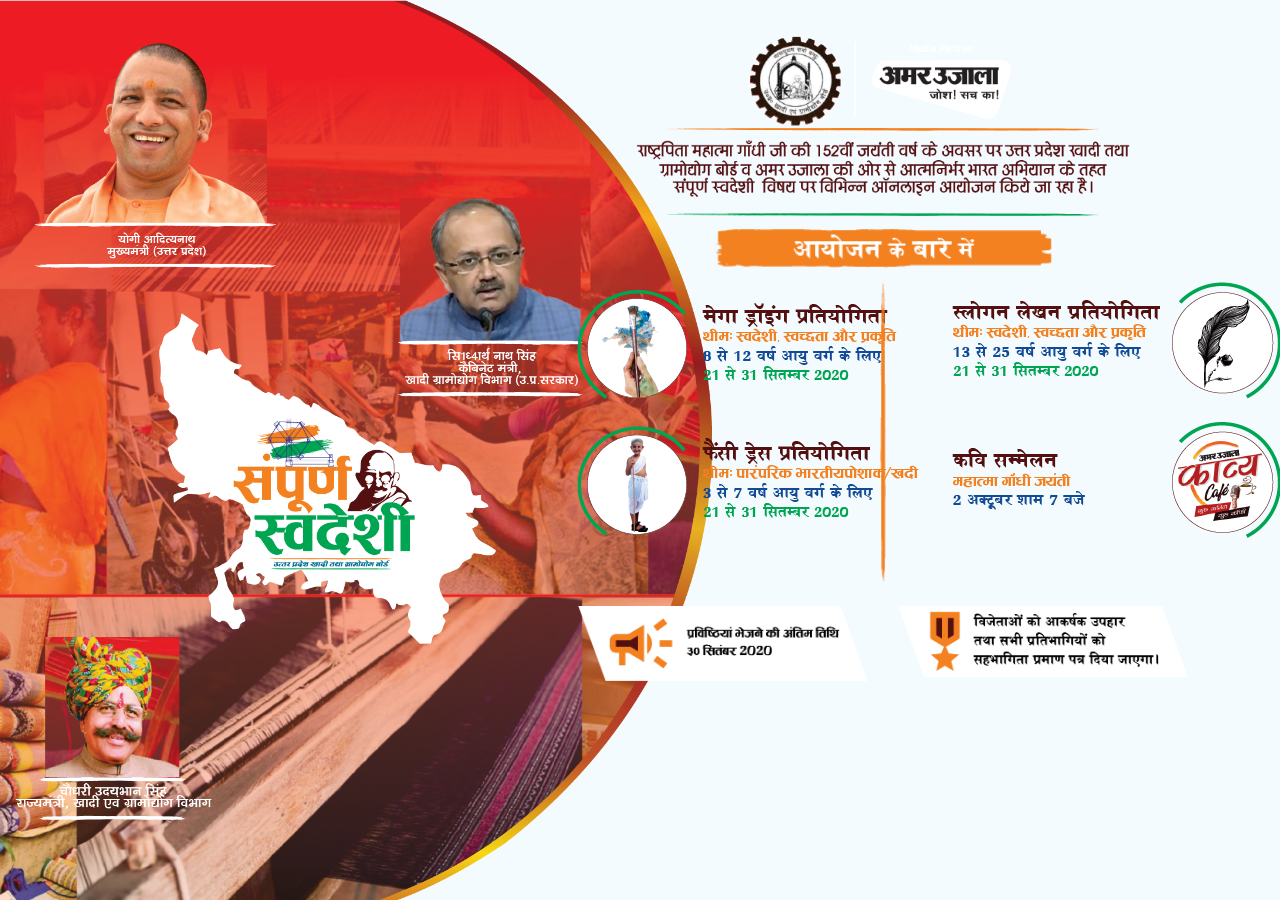
==== index.html @ 5f4be8c8 "umar-ujala" ====
<!DOCTYPE html>
<html lang="en">

<head>
    <meta charset="UTF-8">
    <meta name="viewport" content="width=device-width, initial-scale=1.0">
    <title>Amar Ujala Aatma Nirbhar Bhaatrat Competition</title>

    <!-- CSS Bs -->
    <link rel="stylesheet" href="https://maxcdn.bootstrapcdn.com/bootstrap/4.0.0/css/bootstrap.min.css" integrity="sha384-Gn5384xqQ1aoWXA+058RXPxPg6fy4IWvTNh0E263XmFcJlSAwiGgFAW/dAiS6JXm" crossorigin="anonymous">

    <!-- CSS-->
    <link rel='stylesheet' media='screen and (max-width: 1200px)' href='css/mob.css' />
    <link rel='stylesheet' media='screen and (min-width: 1200.1px)' href='css/main.css' />

    <!-- JS Bs -->
    <script src="https://code.jquery.com/jquery-3.2.1.slim.min.js" integrity="sha384-KJ3o2DKtIkvYIK3UENzmM7KCkRr/rE9/Qpg6aAZGJwFDMVNA/GpGFF93hXpG5KkN" crossorigin="anonymous"></script>
    <script src="https://cdnjs.cloudflare.com/ajax/libs/popper.js/1.12.9/umd/popper.min.js" integrity="sha384-ApNbgh9B+Y1QKtv3Rn7W3mgPxhU9K/ScQsAP7hUibX39j7fakFPskvXusvfa0b4Q" crossorigin="anonymous"></script>
    <script src="https://maxcdn.bootstrapcdn.com/bootstrap/4.0.0/js/bootstrap.min.js" integrity="sha384-JZR6Spejh4U02d8jOt6vLEHfe/JQGiRRSQQxSfFWpi1MquVdAyjUar5+76PVCmYl" crossorigin="anonymous"></script>

</head>

<body>
    <header>
        <a href="index.html"><img src="Assets/Images/Logo.png" alt="" class="toplogo"></a>
    </header>
    <div class="container-fluid">
        <div class="row mobhdrtop">
            <div class="col-lg-12 col-xl-6 mobhdr">
                <img src="Assets/Images/leftimg.png" alt="" class="desktop lftimg">
                <img src="Assets/Images/mobimg.png" alt="" class="mobile topimg">
            </div>
            <div class="col-lg-12 col-xl-6 container-fluid rghtcol">
                <div class="row altrow">
                    <img src="Assets/Images/Asset 6hdpi.png" alt="" class="gandhitext mx-auto">
                </div>
                <div class="row text-center altrow">
                    <a href="about-the-event.html" class="mx-auto d-block abtimgouter">
                        <img src="Assets/Images/about.png" alt="" class="abtimg">
                    </a>
                </div>
                <div class="row altrow">
                    <div class="col-lg-12 col-xl-5 container-fluid">
                        <a href="mega-drawing-competition.html" class="mx-auto d-block"><img src="Assets/Images/draw.png" alt="" class="draw mx-auto d-block"></a>
                        <a href="fancy-dress-competition.html" class="mx-auto d-block"><img src="Assets/Images/fancy.png" alt="" class="fancy mx-auto d-block"></a>
                    </div>
                    <div class="col-lg-12 col-xl-2">
                        <img src="Assets/Images/divdr.png" alt="" class="dvdr mx-auto d-block">
                    </div>
                    <div class="col-lg-12 col-xl-5">
                        <a href="slogan-writing.html" class="mx-auto d-block"><img src="Assets/Images/slogan.png" alt="" class="slogan mx-auto d-block"></a>
                        <a href="Kavi-sammelan.html" class="mx-auto d-block"><img src="Assets/Images/kavi.png" alt="" class="kavi mx-auto d-block"></a>
                    </div>
                </div>
                <div class="row altrow">
                    <div class="col-lg-12 col-xl-6">
                        <img src="Assets/Images/lastdate.png" alt="" class="lastdt mx-auto d-block">
                    </div>
                    <div class="col-lg-12 col-xl-6">
                        <img src="Assets/Images/winner.png" alt="" class="winner mx-auto d-block">
                    </div>
                </div>
            </div>
        </div>
    </div>
</body>

</html>
---- css/mob.css ----
.container-fluid {
        padding: 0px !important;
    }
    
    h1 {
        font-size: 3rem;
    }
    
    h2 {
        font-size: 2rem;
    }
    
    h3 {
        font-size: 1.5rem;
    }
    
    h4 {
        font-size: 1rem;
        font-weight: bold;
    }
    
    .smallfont {
        font-size: 0.75rem;
    }
    
    body {
        background-color: #f4fbfe;
    }
    
    .nopad {
        padding-left: 0px !important;
        padding-right: 0px !important;
    }
    
    .nomar {
        margin-left: 0px !important;
        margin-right: 0px !important;
    }
    
    body {
        background-image: url('/Assets/Images/ptnBG.png');
        background-position: center;
        background-size: cover;
        height: fit-content;
        width: 100%;
        background-repeat: no-repeat;
        overflow-y: visible;
        padding-bottom: 5%;
    }
    
    header {
        text-align: center;
        position: absolute;
        top: 1%;
        right: 28%;
        z-index: 1;
    }
    
    .toplogo {
        height: 40px;
    }
    
    .khadilogo {
        width: 120px;
        position: absolute;
        top: 2%;
        left: 8%;
    }
    
    .aulogo {
        width: 200px;
        position: absolute;
        top: 2%;
        right: 8%;
    }
    
    .main-body {
        margin-top: 5%;
    }
    
    .desktop {
        display: none;
    }
    
    .toppc {
        text-align: center;
    }
    
    .top-col {
        margin-bottom: 5%;
    }
    
    .formtopimg {
        width: 70%;
        margin-bottom: 5%;
    }
    
    .entryform {
        width: 75%;
        background-color: #525575;
        padding: 5% 10%;
        border-radius: 20px;
        box-shadow: 0px 8px 20px 0px rgba(0, 0, 0, 0.15);
        margin-top: 5%;
        margin-bottom: 5%;
    }
    
    .entryform h2 {
        margin-bottom: 7%;
    }
    
    .entryformotp {
        width: 65%;
        background-color: #525575;
        padding: 5% 10%;
        border-radius: 20px;
        box-shadow: 0px 8px 20px 0px rgba(0, 0, 0, 0.15);
        margin-top: 5%;
        margin-bottom: 5%;
    }
    
    .eventcat {
        text-align: left;
    }
    
    .eventlbl {
        background-color: #76c06d;
        width: fit-content;
        padding: 1% 5%;
        border-radius: 5px;
        margin-bottom: -8%;
    }
    
    input[type="text"] {
        width: 100%;
        border: none;
        appearance: unset;
        outline: none;
        border-radius: 20px;
        background: transparent;
        border-bottom: 2px solid rgba(255, 255, 255, 0.3);
        font-weight: 400;
        font-family: 'Open Sans', sans-serif;
        font-size: 1rem;
        color: #fff;
        margin: 5%;
        height: 50%;
        padding: 1% 10%;
    }
    
    input::placeholder {
        color: rgba(255, 255, 255, 0.5);
    }
    
    #address {
        height: 100px;
        border-top: 2px solid rgba(255, 255, 255, 0.3);
    }
    
    select {
        background: #fff url(../Assets/Images/form-arrow.png) no-repeat scroll;
        background-position: right;
        z-index: 1;
        cursor: pointer;
        width: 100%;
        color: #366915;
        position: relative;
        font-weight: 400;
        font-size: 1rem;
        margin: 5%;
        height: 40px;
        padding: 1% 5%;
        border-radius: 20px;
    }
    
    .uploadbtn {
        margin: 5%;
    }
    
    .conditiontxt {
        color: #ff9696;
    }
    
    .uploadbtn label {
        margin-right: 10%;
        color: #fff;
    }
    
    #fileUpload {
        border: none !important;
        border-radius: 5px;
        color: #fff;
    }
    
    .file-name li {
        text-align: left;
    }
    
    .closebtn {
        width: 15px;
        margin-left: 5%;
    }
    
    #submit {
        width: 80%;
        margin-top: 15%;
        padding: 2%;
        background-color: #76c06d;
        border: none;
        border-radius: 20px;
    }
    
    .checkboxitem {
        display: inline-flex;
        text-align: left;
        margin-top: 5%;
    }
    
    .checkboxitem label {
        color: #fff;
    }
    
    #checkbox {
        border: 1px solid rgba(255, 255, 255, 0.3);
        color: #fff;
        margin-right: 5%;
        margin-top: 3%;
        background: transparent;
    }
    
    .OTP {
        color: #fff;
    }
    
    #otp {
        width: 80%;
    }
    /* Index page CSS */
    
    .desktop {
        display: none;
    }
    
    .mobile {
        display: block;
    }
    
    .mobhdrtop {
        padding: 0px !important;
        margin: 0px !important;
    }
    
    .mobhdr {
        padding: 0px !important;
        margin: 0px !important;
    }
    
    .topimg {
        width: 100%;
        max-width: 100%;
    }
    
    .gandhitext {
        width: 80%;
    }
    
    .altrow {
        margin-top: 15%;
        max-width: 100%;
        margin-left: 0px !important;
    }
    
    .rowinner {
        max-width: 100%;
        margin-left: 0px !important;
    }
    
    .abtimg {
        width: 75%;
    }
    
    .abtimgouter {
        width: 100%;
    }
    
    .draw {
        width: 75%;
    }
    
    .fancy {
        padding-top: 10%;
        width: 75%;
    }
    
    .dvdr {
        transform: rotate(90deg);
        /* height: 300px; */
        width: 5px;
        margin-top: -11%;
        margin-bottom: -8%;
    }
    
    .slogan {
        /* margin-top: -25%; */
        width: 75%;
    }
    
    .kavi {
        padding-top: 4%;
        width: 75%;
    }
    
    .lastdt {
        width: 80vw;
    }
    
    .winner {
        width: 85%;
        padding-top: 10%;
    }
    /* Event and about pages CSS */
    
    .homemenu {
        width: 40%;
        margin-top: 10%;
        padding: 1%;
        background-color: #541112;
        border: none;
        border-radius: 20px;
        color: white;
        text-align: center;
    }
    
    .boxedct {
        display: block;
        border: 3px solid #541112;
        height: fit-content;
        padding: 6%;
        margin-left: 5%;
        margin-right: 5%;
        border-radius: 10px;
        background-color: rgba(255, 255, 255, 0.4);
        text-align: justify;
    }
    
    .boxedct h2 {
        margin-bottom: 5%;
        margin-top: 2%;
        font-weight: bold;
    }
    /* Drawing comp CSS */
    
    .boxedctev {
        display: block;
        border: 3px solid #541112;
        height: fit-content;
        padding: 60px 6%;
        margin-left: 5%;
        margin-right: 5%;
        border-radius: 10px;
        background-color: rgba(255, 255, 255, 0.4);
        text-align: justify;
    }
    
    #prtcpt {
        width: 40%;
        margin-top: 15%;
        padding: 2%;
        background-color: #76c06d;
        border: none;
        border-radius: 20px;
    }
    
    .prtcptouter {
        width: 100%;
        height: fit-content;
    }
    
    .cmptmgouter {
        width: 100%;
        height: fit-content;
        z-index: 1;
        margin-bottom: -110px;
    }
    
    .drtpimg {
        width: 70%;
    }
    
    .drtpimgk {
        width: 65%;
    }
    /* Kavi sammelan css */
    
    .smflw {
        display: inline-flex;
        margin-top: 10%;
    }
    
    .fbfollow,
    .ytsubs {
        width: 100%;
    }
    /* 
.wizard-v6-content {
    width: 910px;
    box-shadow: 0px 8px 20px 0px rgba(0, 0, 0, 0.15);
    -o-box-shadow: 0px 8px 20px 0px rgba(0, 0, 0, 0.15);
    -ms-box-shadow: 0px 8px 20px 0px rgba(0, 0, 0, 0.15);
    -moz-box-shadow: 0px 8px 20px 0px rgba(0, 0, 0, 0.15);
    -webkit-box-shadow: 0px 8px 20px 0px rgba(0, 0, 0, 0.15);
    border-radius: 10px;
    -o-border-radius: 10px;
    -ms-border-radius: 10px;
    -moz-border-radius: 10px;
    -webkit-border-radius: 10px;
    margin: 0 0 90px;
    font-family: 'Open Sans', sans-serif;
    font-size: 18px;
    font-weight: 400;
    position: relative;
    display: flex;
    display: -webkit-flex;
} */
---- css/main.css ----
.container-fluid {
    padding: 0px !important;
}

h1 {
    font-size: 3rem;
}

h2 {
    font-size: 2rem;
}

h3 {
    font-size: 1.5rem;
}

h4 {
    font-size: 1rem;
}

.smallfont {
    font-size: 0.75rem;
}

body {
    background-color: #f4fbfe;
}

body {
    background-image: url('../Assets/Images/ptnBG.png');
    background-position: center;
    background-size: cover;
    height: 100vh;
    width: 100%;
    background-repeat: no-repeat;
    overflow-y: visible;
}

header {
    text-align: center;
    position: absolute;
    top: 4%;
    right: 21%;
    z-index: 1;
}

.toplogo {
    height: 90px;
}

.khadilogo {
    width: 120px;
    position: absolute;
    top: 2%;
    left: 8%;
}

.aulogo {
    width: 200px;
    position: absolute;
    top: 2%;
    right: 8%;
}

.main-body {
    margin-top: 5%;
}

.desktop {
    display: none;
}

.toppc {
    text-align: center;
}

.top-col {
    margin-bottom: 5%;
}

.formtopimg {
    width: 70%;
    margin-bottom: 5%;
}

.entryform {
    width: 70%;
    background-color: #525575;
    padding: 3% 10%;
    border-radius: 20px;
    box-shadow: 0px 8px 20px 0px rgba(0, 0, 0, 0.15);
    margin-top: 20%;
    margin-bottom: 5%;
    overflow: scroll;
    height: 630px;
}

.entryform h2 {
    margin-bottom: 7%;
}

.entryformotp {
    width: 30%;
    background-color: #525575;
    padding: 1% 2%;
    border-radius: 20px;
    box-shadow: 0px 8px 20px 0px rgba(0, 0, 0, 0.15);
    margin-top: 5%;
    margin-bottom: 5%;
}

.eventcat {
    text-align: left;
}

.eventlbl {
    background-color: #76c06d;
    width: fit-content;
    padding: 1% 5%;
    border-radius: 5px;
    margin-bottom: -8%;
}

input[type="text"] {
    width: 100%;
    border: none;
    appearance: unset;
    outline: none;
    border-radius: 20px;
    background: transparent;
    border-bottom: 2px solid rgba(255, 255, 255, 0.3);
    font-weight: 400;
    font-family: 'Open Sans', sans-serif;
    font-size: 1rem;
    color: #fff;
    margin: 5%;
    height: 50%;
    padding: 1% 10%;
}

input::placeholder {
    color: rgba(255, 255, 255, 0.5);
}

#address {
    height: 150px;
    border-top: 2px solid rgba(255, 255, 255, 0.3);
}

select {
    background: #fff url('../Assets/Images/form-arrow.png') no-repeat scroll;
    background-position: right;
    z-index: 1;
    cursor: pointer;
    width: 100%;
    color: #366915;
    position: relative;
    font-weight: 400;
    font-size: 1rem;
    margin: 5%;
    height: 40px;
    padding: 1% 5%;
    border-radius: 20px;
}

.uploadbtn {
    margin: 5%;
}

.conditiontxt {
    color: #ff9696;
}

.uploadbtn label {
    margin-right: 10%;
    color: #fff;
}

#fileUpload {
    border: none !important;
    border-radius: 5px;
    color: #fff;
}

.file-name li {
    text-align: left;
}

.closebtn {
    width: 15px;
    margin-left: 5%;
}

#submit {
    width: 80%;
    margin-top: 15%;
    padding: 2%;
    background-color: #76c06d;
    border: none;
    border-radius: 20px;
}

.checkboxitem {
    display: inline-flex;
    text-align: left;
    margin-top: 5%;
}

.checkboxitem label {
    color: #fff;
}

#checkbox {
    border: 1px solid rgba(255, 255, 255, 0.3);
    color: #fff;
    margin-right: 5%;
    margin-top: 3%;
    background: transparent;
}

.OTP {
    color: #fff;
}

#otp {
    width: 80%;
}


/* Index Page CSS */

.desktop {
    display: block;
}

.mobile {
    display: none;
}

.lftimg {
    height: 100vh;
    position: absolute;
    left: -2px;
}

.toplogo {}

.mobhdrtop {
    padding: 0px !important;
    margin: 0px !important;
}

.mobhdr {
    padding: 0px !important;
    margin: 0px !important;
}

.rghtcol {
    margin-left: -6%;
}

.gandhitext {
    width: 80%;
}

.altrow {
    margin-top: 2%;
    max-width: 100%;
    margin-left: 0px !important;
}

.gandhitext {
    margin-top: 18%;
}

.rowinner {
    max-width: 100%;
    margin-left: 0px !important;
}

.abtimgouter {
    width: 100%;
}

.abtimg {
    width: auto;
    height: 40px;
}

.abtimga {
    margin-left: 80%;
}

.draw {
    padding-left: 5%;
    margin-top: 3%;
}

.fancy {
    padding-top: 10%;
    padding-left: 5%;
}

.dvdr {
    height: 300px;
}

.slogan {
    margin-left: -15%;
}

.kavi {
    margin-left: -15%;
    padding-top: 10%;
}

.lastdt {
    width: 100%;
    padding-top: 4%;
}

.winner {
    width: 100%;
    padding-top: 4%;
}


/* Event and about pages CSS */

.homemenu {
    width: 150px;
    padding: 0.5%;
    background-color: #541112;
    border: none;
    border-radius: 20px;
    position: fixed;
    top: 50px;
    text-align: center;
    color: white;
}

.boxedct {
    display: block;
    border: 3px solid #541112;
    height: fit-content;
    padding: 2% 6%;
    border-radius: 10px;
    background-color: rgba(255, 255, 255, 0.4);
    text-align: justify;
}

.boxedct h2 {
    margin-bottom: 5%;
    margin-top: 2%;
    font-weight: bold;
}

#abtimg {
    margin-top: 20%;
}


/* Drawing comp CSS */

.boxedctev {
    display: block;
    border: 3px solid #541112;
    height: fit-content;
    padding: 60px 6%;
    margin-left: 5%;
    margin-right: 5%;
    margin-top: 8%;
    border-radius: 10px;
    background-color: rgba(255, 255, 255, 0.4);
    text-align: justify;
    overflow: scroll;
    height: 550px;
}

#prtcpt {
    width: 150px;
    padding: 0.5%;
    background-color: #76c06d;
    border: none;
    border-radius: 20px;
    position: fixed;
    top: 50px;
    right: 25px;
}

#cmptoutr {
    margin-top: 15%;
}

.prtcptouter {
    width: 100%;
    height: fit-content;
}

.cmptmgouter {
    width: 100%;
    height: fit-content;
    z-index: 1;
    margin-bottom: -110px;
}

.drtpimg {
    width: 40%;
}

.drtpimgk {
    width: 35%;
}


/* Kavi sammelan css */

.smflw {
    display: inline-flex;
    margin-top: 10%;
}

.fbfollow,
.ytsubs {
    width: 100%;
}


/* 
.wizard-v6-content {
width: 910px;
box-shadow: 0px 8px 20px 0px rgba(0, 0, 0, 0.15);
-o-box-shadow: 0px 8px 20px 0px rgba(0, 0, 0, 0.15);
-ms-box-shadow: 0px 8px 20px 0px rgba(0, 0, 0, 0.15);
-moz-box-shadow: 0px 8px 20px 0px rgba(0, 0, 0, 0.15);
-webkit-box-shadow: 0px 8px 20px 0px rgba(0, 0, 0, 0.15);
border-radius: 10px;
-o-border-radius: 10px;
-ms-border-radius: 10px;
-moz-border-radius: 10px;
-webkit-border-radius: 10px;
margin: 0 0 90px;
font-family: 'Open Sans', sans-serif;
font-size: 18px;
font-weight: 400;
position: relative;
display: flex;
display: -webkit-flex;
} */
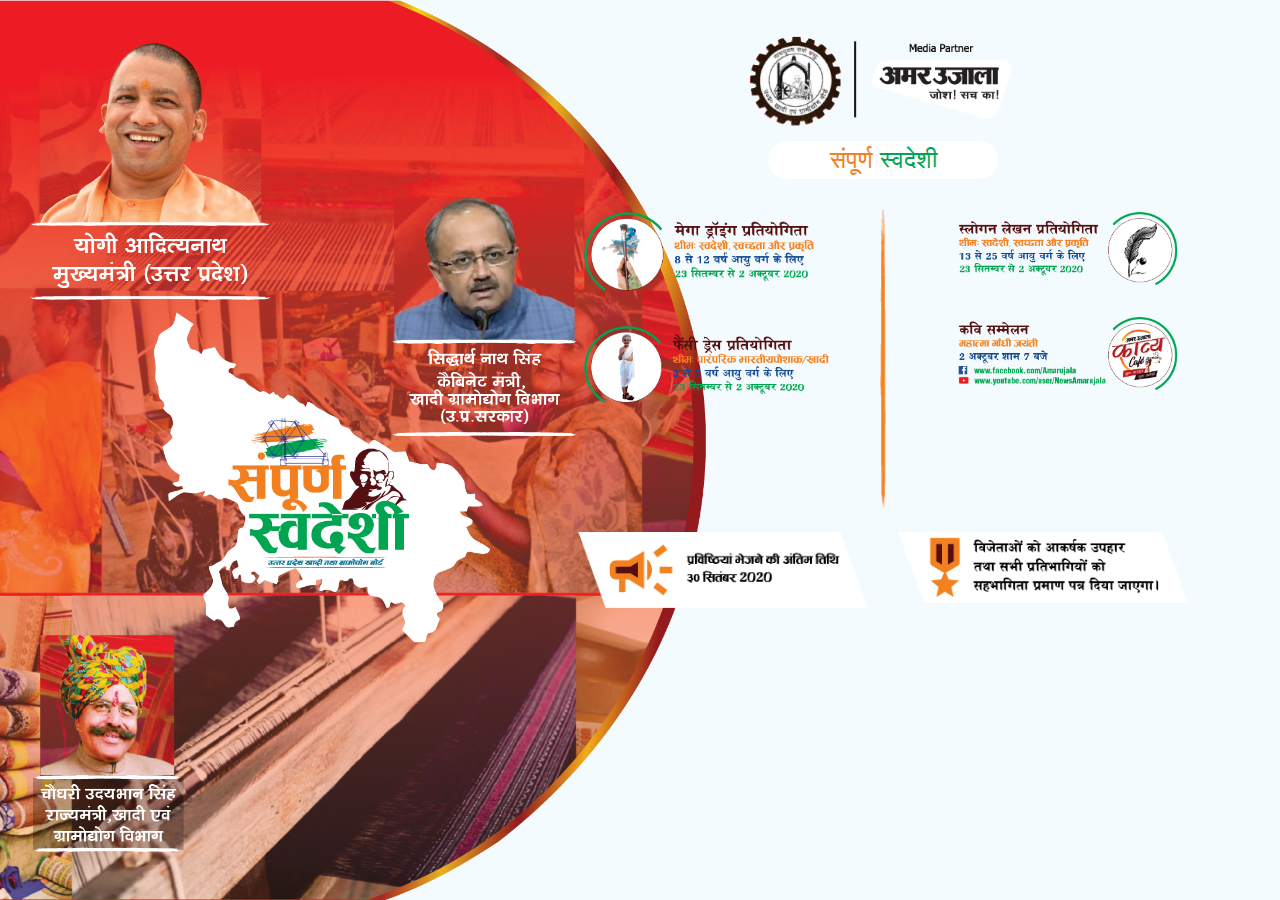
==== commit 415a7152: "jkj" ====
--- a/index.html
+++ b/index.html
@@ -22,7 +22,7 @@
 
 <body>
     <header>
-        <a href="index.html"><img src="Assets/Images/Logo.png" alt="" class="toplogo"></a>
+        <a href="index.html"><img src="Assets/Images/LogoDesktop.png" alt="" class="toplogo desktop"><img src="Assets/Images/Logo.png" alt="" class="toplogo mobile"></a>
     </header>
     <div class="container-fluid">
         <div class="row mobhdrtop">
@@ -32,12 +32,12 @@
             </div>
             <div class="col-lg-12 col-xl-6 container-fluid rghtcol">
                 <div class="row altrow">
-                    <img src="Assets/Images/Asset 6hdpi.png" alt="" class="gandhitext mx-auto">
+                    <img alt="" class="gandhitext mx-auto">
                 </div>
                 <div class="row text-center altrow">
                     <a href="about-the-event.html" class="mx-auto d-block abtimgouter">
-                        <img src="Assets/Images/about.png" alt="" class="abtimg">
-                    </a>
+                        <p class="abtimg mx-auto d-block"><span style="color: #f38020"> संपूर्ण </span> <span style="color: #00a551"> स्वदेशी</span></p>
+                </a>
                 </div>
                 <div class="row altrow">
                     <div class="col-lg-12 col-xl-5 container-fluid">
@@ -45,7 +45,8 @@
                         <a href="fancy-dress-competition.html" class="mx-auto d-block"><img src="Assets/Images/fancy.png" alt="" class="fancy mx-auto d-block"></a>
                     </div>
                     <div class="col-lg-12 col-xl-2">
-                        <img src="Assets/Images/divdr.png" alt="" class="dvdr mx-auto d-block">
+                        <img src="Assets/Images/divdr.png" alt="" class="dvdr desktop mx-auto">
+                        <img src="Assets/Images/hdivdr.png" alt="" class="dvdr mobile mx-auto">
                     </div>
                     <div class="col-lg-12 col-xl-5">
                         <a href="slogan-writing.html" class="mx-auto d-block"><img src="Assets/Images/slogan.png" alt="" class="slogan mx-auto d-block"></a>
--- a/css/mob.css
+++ b/css/mob.css
@@ -38,7 +38,7 @@
     }
     
     body {
-        background-image: url('/Assets/Images/ptnBG.png');
+        background-image: url('..//Assets/Images/ptnBG.png');
         background-position: center;
         background-size: cover;
         height: fit-content;
@@ -97,13 +97,26 @@
     
     .entryform {
         width: 75%;
-        background-color: #525575;
+        background-color: #5255753D;
         padding: 5% 10%;
         border-radius: 20px;
         box-shadow: 0px 8px 20px 0px rgba(0, 0, 0, 0.15);
         margin-top: 5%;
         margin-bottom: 5%;
     }
+
+
+    .entryform1 {
+        width: 75%;
+        background-color: white;
+        padding: 5% 10%;
+        border-radius: 20px;
+        box-shadow: 0px 8px 20px 0px rgba(0, 0, 0, 0.15);
+        margin-top: 5%;
+        margin-bottom: 5%;
+    }
+
+
     
     .entryform h2 {
         margin-bottom: 7%;
@@ -138,7 +151,7 @@
         outline: none;
         border-radius: 20px;
         background: transparent;
-        border-bottom: 2px solid rgba(255, 255, 255, 0.3);
+        border-bottom: 2px solid rgba(255, 255, 255, 0.7);
         font-weight: 400;
         font-family: 'Open Sans', sans-serif;
         font-size: 1rem;
@@ -149,12 +162,12 @@
     }
     
     input::placeholder {
-        color: rgba(255, 255, 255, 0.5);
+        color: rgba(0, 0, 0, 0.7);
     }
     
     #address {
         height: 100px;
-        border-top: 2px solid rgba(255, 255, 255, 0.3);
+        border-top: 2px solid rgba(255, 255, 255, 0.7);
     }
     
     select {
@@ -178,18 +191,18 @@
     }
     
     .conditiontxt {
-        color: #ff9696;
+        color: #f00;
     }
     
     .uploadbtn label {
         margin-right: 10%;
-        color: #fff;
+        color: black;
     }
     
     #fileUpload {
         border: none !important;
         border-radius: 5px;
-        color: #fff;
+        color: black;
     }
     
     .file-name li {
@@ -217,7 +230,7 @@
     }
     
     .checkboxitem label {
-        color: #fff;
+        color: black;
     }
     
     #checkbox {
@@ -277,7 +290,22 @@
     
     .abtimg {
         width: 75%;
-    }
+        padding: 0.5%;
+    background-color: #fff;
+    font-size: 24px;
+    font-weight: 550;
+    border: none;
+    border-radius: 20px;
+    text-align: center;
+    color: white;
+    animation-name: abtimg;
+    animation-duration: 1s;
+}
+
+@keyframes abtimg{
+  from {transform: translatey(-35px); opacity:0.6}
+  to {}
+}
     
     .abtimgouter {
         width: 100%;
@@ -285,30 +313,58 @@
     
     .draw {
         width: 75%;
-    }
+        animation-name: fancy;
+    animation-duration: 1s;
+    }
+
+    @keyframes draw{
+  from {transform: translateX(-20px); opacity:0.6}
+  to {}
+}
     
     .fancy {
         padding-top: 10%;
         width: 75%;
-    }
+        animation-name: fancy;
+    animation-duration: 1s;
+    }
+
+    @keyframes fancy{
+  from {transform: translateX(-35px); opacity:0.6}
+  to {}
+}
     
     .dvdr {
-        transform: rotate(90deg);
-        /* height: 300px; */
-        width: 5px;
-        margin-top: -11%;
-        margin-bottom: -8%;
+        width: 70%;
+        margin-top: 8%;
+        margin-bottom: 8%;
     }
     
     .slogan {
         /* margin-top: -25%; */
         width: 75%;
-    }
-    
-    .kavi {
+        animation-name: slogan;
+    animation-duration: 1s;
+    }
+
+    @keyframes slogan{
+        from {transform: translateX(20px); opacity:0.6}
+        to {}
+      }
+      
+    
+      .kavi {
         padding-top: 4%;
         width: 75%;
-    }
+        animation-name: kavi;
+    animation-duration: 1s;
+    }
+
+
+    @keyframes kavi{
+        from {transform: translateX(35px); opacity:0.6}
+        to {}
+      }
     
     .lastdt {
         width: 80vw;
@@ -380,7 +436,7 @@
         width: 100%;
         height: fit-content;
         z-index: 1;
-        margin-bottom: -110px;
+        margin-bottom: -85px;
     }
     
     .drtpimg {
--- a/css/main.css
+++ b/css/main.css
@@ -66,9 +66,7 @@
     margin-top: 5%;
 }
 
-.desktop {
-    display: none;
-}
+
 
 .toppc {
     text-align: center;
@@ -85,7 +83,7 @@
 
 .entryform {
     width: 70%;
-    background-color: #525575;
+    background-color: #5255753D;
     padding: 3% 10%;
     border-radius: 20px;
     box-shadow: 0px 8px 20px 0px rgba(0, 0, 0, 0.15);
@@ -94,6 +92,19 @@
     overflow: scroll;
     height: 630px;
 }
+
+.entryform1 {
+    width: 70%;
+    background-color: white;
+    padding: 3% 10%;
+    border-radius: 20px;
+    box-shadow: 0px 8px 20px 0px rgba(0, 0, 0, 0.15);
+    margin-top: 20%;
+    margin-bottom: 5%;
+    overflow: hidden;
+    height: 110px;
+}
+
 
 .entryform h2 {
     margin-bottom: 7%;
@@ -128,7 +139,7 @@
     outline: none;
     border-radius: 20px;
     background: transparent;
-    border-bottom: 2px solid rgba(255, 255, 255, 0.3);
+    border-bottom: 2px solid rgba(255, 255, 255, 0.7);
     font-weight: 400;
     font-family: 'Open Sans', sans-serif;
     font-size: 1rem;
@@ -139,12 +150,12 @@
 }
 
 input::placeholder {
-    color: rgba(255, 255, 255, 0.5);
+    color: rgba(0, 0, 0, 0.7);
 }
 
 #address {
     height: 150px;
-    border-top: 2px solid rgba(255, 255, 255, 0.3);
+    border-top: 2px solid rgba(255, 255, 255, 0.7);
 }
 
 select {
@@ -168,18 +179,18 @@
 }
 
 .conditiontxt {
-    color: #ff9696;
+    color: #f00;
 }
 
 .uploadbtn label {
     margin-right: 10%;
-    color: #fff;
+    color: black;
 }
 
 #fileUpload {
     border: none !important;
     border-radius: 5px;
-    color: #fff;
+    color: black;
 }
 
 .file-name li {
@@ -207,7 +218,7 @@
 }
 
 .checkboxitem label {
-    color: #fff;
+    color: black;
 }
 
 #checkbox {
@@ -240,7 +251,7 @@
 .lftimg {
     height: 100vh;
     position: absolute;
-    left: -2px;
+    left: -5px;
 }
 
 .toplogo {}
@@ -278,14 +289,26 @@
     margin-left: 0px !important;
 }
 
-.abtimgouter {
-    width: 100%;
-}
-
 .abtimg {
-    width: auto;
-    height: 40px;
-}
+    width: 230px;
+    padding: 0.5%;
+    background-color: #fff;
+    font-size: 24px;
+    font-weight: 550;
+    border: none;
+    border-radius: 20px;
+    text-align: center;
+    color: white;
+    animation-name: abtimg;
+    animation-duration: 1s;
+}
+
+@keyframes abtimg{
+    from {transform: translatey(-35px); opacity:0.6}
+    to {}
+  }
+
+
 
 .abtimga {
     margin-left: 80%;
@@ -293,12 +316,27 @@
 
 .draw {
     padding-left: 5%;
-    margin-top: 3%;
+    width: 100%;
+    animation-name: draw;
+    animation-duration: 1s;
+}
+
+@keyframes draw{
+  from {transform: translateX(-20px); opacity:0.6}
+  to {}
 }
 
 .fancy {
     padding-top: 10%;
     padding-left: 5%;
+    width: 100%;
+    animation-name: fancy;
+    animation-duration: 1s;
+}
+
+@keyframes fancy{
+  from {transform: translateX(-35px); opacity:0.6}
+  to {}
 }
 
 .dvdr {
@@ -307,11 +345,27 @@
 
 .slogan {
     margin-left: -15%;
+    width: 100%;
+    animation-name: slogan;
+    animation-duration: 1s;
+}
+
+@keyframes slogan{
+  from {transform: translateX(20px); opacity:0.6}
+  to {}
 }
 
 .kavi {
     margin-left: -15%;
     padding-top: 10%;
+    width: 100%;
+    animation-name: kavi;
+    animation-duration: 1s;
+}
+
+@keyframes kavi{
+  from {transform: translateX(35px); opacity:0.6}
+  to {}
 }
 
 .lastdt {
